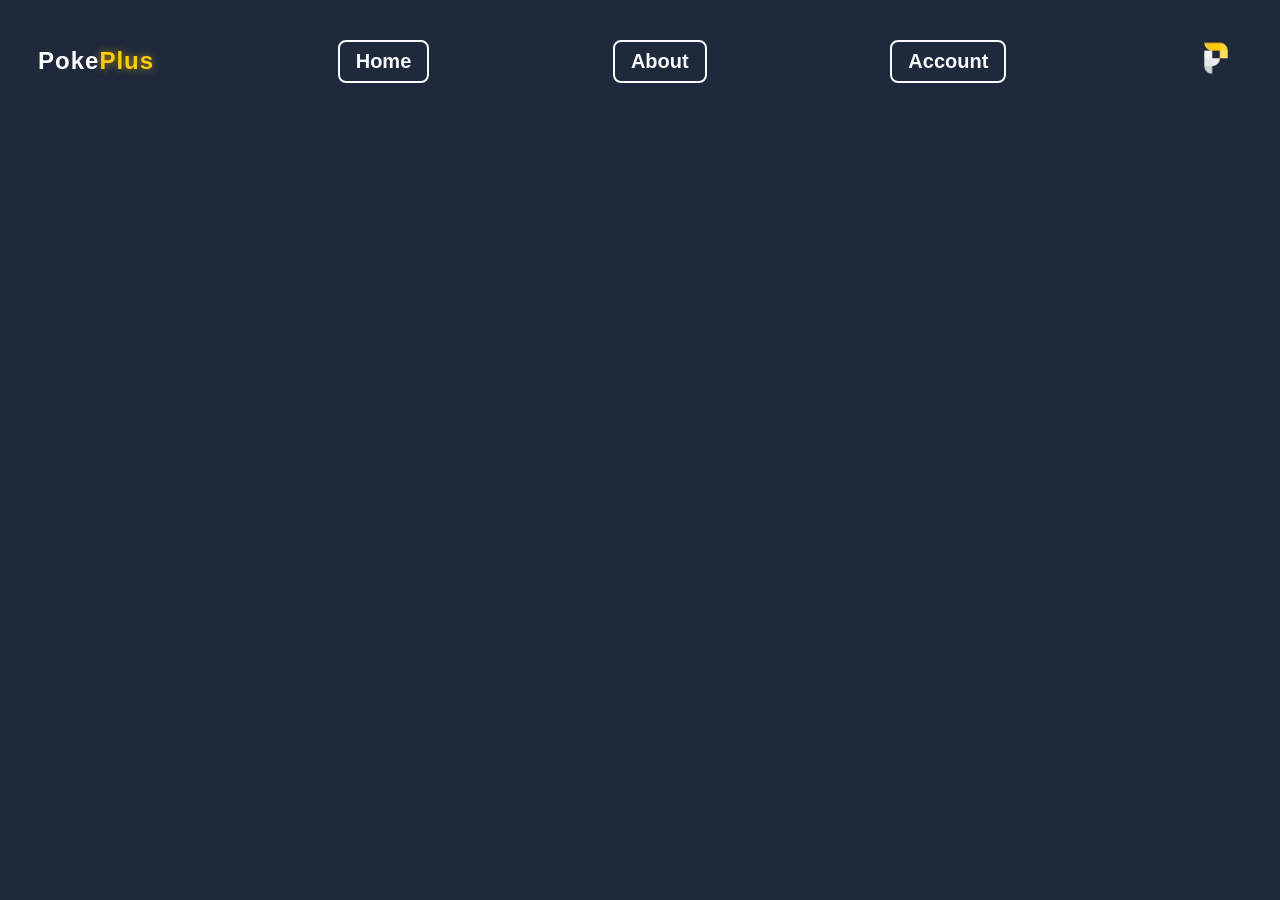
==== index.html @ 36ad3755 "main html structure" ====
<!DOCTYPE html>
<html lang="en">
<head>
    <meta charset="UTF-8">
    <meta name="viewport" content="width=device-width, initial-scale=1.0">
    <title>Document</title>
    <link rel="stylesheet" href="css/main.css">
    <script src="js/script.js"></script>
</head>
<body>
    <header>
    <nav class="navbar">        
        <div class="nav-title">Poke<span>Plus</span></div>
        <h1 class="nav-btn">Home</h1>
        <h1 class="nav-btn">About</h1>
        <h1 class="nav-btn">Account</h1>
            </div>
            <ul id="menu" class="nav-link">
                <li><a href="#">PokeDex</a></li>
                <li><a href="#">Team Builder</a></li>
                <li><a href="#">Account</a></li>
                <li><a href="#">About</a></li>
                <li class="credits"><a>Made By - Emi-Cello</a></li>
            </ul>
        <button id="nav-menu" onclick="toggleMenu()" aria-label="Toggle navigation">
            <img class="logo" src="Img/logo/PokePlus_Main.png">
        </button>
    </nav>
    </header>
</body>
</html>
---- css/main.css ----
:root {
    --bg: #1E293B;
    --bg50: #1e293b86;
    --main: #FFCB05;
    --main50: #FFCB0586;
    --secondary: #3B82F6;
    --secondary50: #3B82F686;
    --text: #F8FAFC;
    --text50: #F8FAFC86;
}

html,
body {
    background-color: var(--bg);
    scrollbar-width: thin;
    scrollbar-color: var(--main50) var(--bg);
    color: var(--text);
    font-family: "Inter", sans-serif;
    font-style: normal;
    font-weight: normal;
}

h1,
h2 {
  font-family: "Poppins", sans-serif;
  font-weight: 400;
  font-style: normal;
}

.logo {
    width: 40px;
    height: 40px;
    transition: transform 0.2s ease, filter 0.3s ease;
}

.logo:hover {
    transform: translateY(-2px) scale(1.08);
    filter: drop-shadow(0 0 10px var(--main50));
}

.logo:active {
    transform: translateY(0) scale(0.98);
}

.navbar {
    display: flex;
    justify-content: space-between;
    align-items: center;
    background-color: color-mix(in srgb, var(--) 20%, transparent);
    padding: 15px 30px;
    border-radius: 5px;
    border: 2px solid color-mix(in srgb, var(--) 40%, transparent);
    margin-bottom: 30px;
    position: relative;
    z-index: 10; 
}

.navbar li a {
    text-decoration: none;
    color:var(--text);
    display: block;
    text-align: center;
    transition: 0.3s ease-out;
}

.navbar li a:hover {
    color: var(--main);
}

.nav-link {
    border-radius: 5px;
    border-left:2px solid color-mix(in srgb, var(--main) 40%, transparent);
    background-color: color-mix(in srgb, var(--bg) 20%, transparent);
    position: fixed;
    top: 0;
    right: -400px;
    width: 300px;
    height: 100vh;
    margin: 0;
    padding: 100px 30px 30px 30px;
    display: flex;
    flex-direction: column;
    gap: 20px;
    list-style: none;
    transition: right 0.4s ease-out;
    backdrop-filter: blur(4px);
}

#nav-menu {
    margin-left: auto;
    display: block;
    background: none;
    border: none;
    font-size: 35px;
    cursor: pointer;
    transition: transform 0.4s ease-out;
    z-index: 100; 
    color: var(--text);
}

.nav-link.active {
    right:0;
}

.nav-title {
    text-align: left;
    font-size: 24px;
    font-weight: 800;
    letter-spacing: 1px;
    color: white;
    margin: 0;

    transition: 0.3s ease;
}

.nav-title span {
    color: var(--main);
    text-shadow: 0 0 8px color-mix(in srgb, var(--main) 60%, transparent);
}

.nav-title:hover {
    transform: translateX(3px);
}

.nav-btn {
    margin-left: auto;
    font-size: 20px;
    font-weight: 600;
    border: 2px solid var(--text);
    border-radius: 8px;
    padding: 8px 16px;
    cursor: pointer;

    transition:
        background-color 0.25s ease,
        color 0.25s ease,
        transform 0.2s ease,
        box-shadow 0.25s ease;
}

.nav-btn:hover {
    background: transparent;
    color: var(--main);
    box-shadow: 0 0 15px color-mix(in srgb, var(--main) 50%, transparent);
    transform: translateY(-2px);
    border: 2px solid var(--main);
}

.nav-btn:active {
    transform: translateY(0);
}

.nav-btn:focus-visible {
    outline: 2px solid var(--main);
    outline-offset: 3px;
}
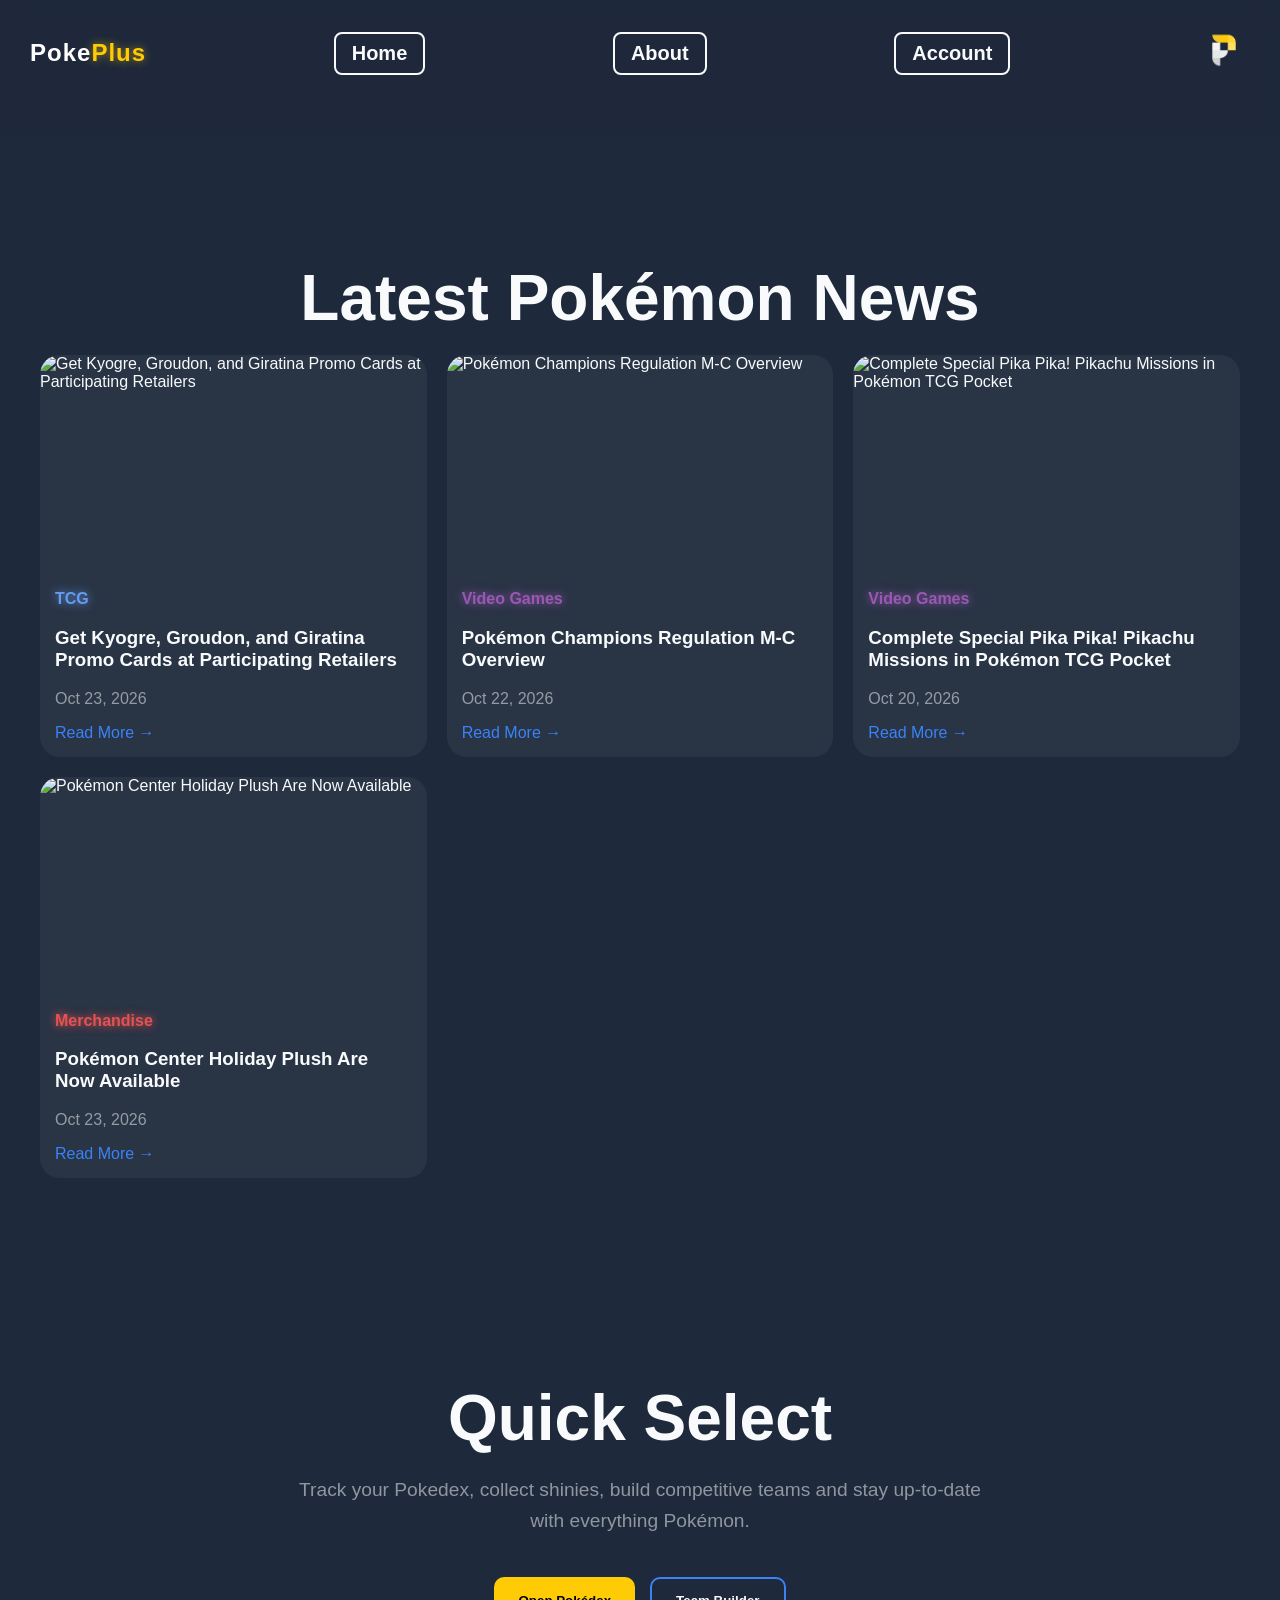
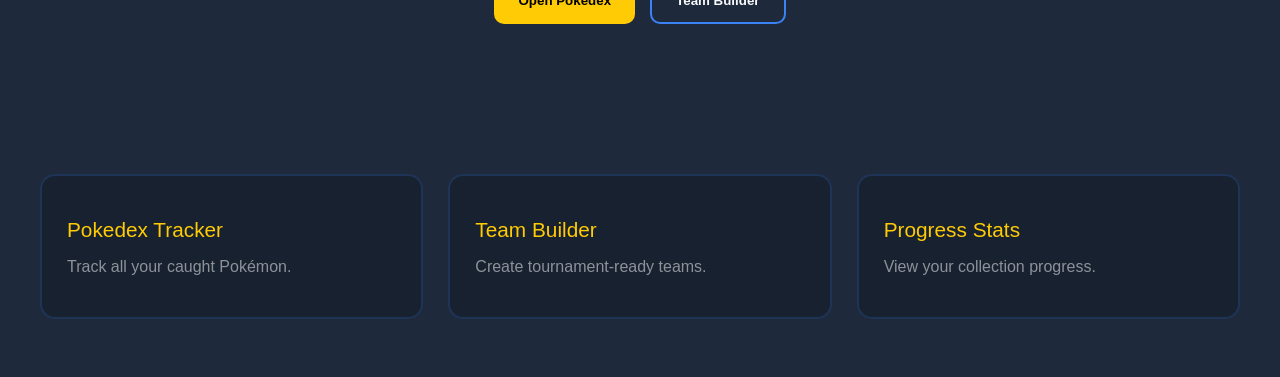
==== commit ccc660b4: "initial prototype" ====
--- a/index.html
+++ b/index.html
@@ -27,5 +27,42 @@
         </button>
     </nav>
     </header>
+<section class="news-section">
+    <h2 class="LPN">Latest Pokémon News</h2>
+
+    <div id="news-container"></div>
+</section>
+    <section class="hero">
+    <h1>Quick Select</h1>
+    <p>
+        Track your Pokedex, collect shinies, build competitive teams
+        and stay up-to-date with everything Pokémon.
+    </p>
+
+    <div class="hero-buttons">
+        <button>Open Pokédex</button>
+        <button>Team Builder</button>
+    </div>
+    </section>
+
+    <section class="features">
+
+    <div class="feature-card">
+        <h2>Pokedex Tracker</h2>
+        <p>Track all your caught Pokémon.</p>
+    </div>
+
+    <div class="feature-card">
+        <h2>Team Builder</h2>
+        <p>Create tournament-ready teams.</p>
+    </div>
+
+    <div class="feature-card">
+        <h2>Progress Stats</h2>
+        <p>View your collection progress.</p>
+    </div>
+
+    </section>
+
 </body>
 </html>
--- a/css/main.css
+++ b/css/main.css
@@ -18,6 +18,9 @@
     font-family: "Inter", sans-serif;
     font-style: normal;
     font-weight: normal;
+    overflow-x: hidden;
+    scroll-behavior: smooth;
+    padding-top: 100px;
 }
 
 h1,
@@ -70,10 +73,12 @@
 .nav-link {
     border-radius: 5px;
     border-left:2px solid color-mix(in srgb, var(--main) 40%, transparent);
-    background-color: color-mix(in srgb, var(--bg) 20%, transparent);
+    background-color: color-mix(in srgb, var(--bg) 90%, transparent);
     position: fixed;
     top: 0;
-    right: -400px;
+    right: 0;
+    transform: translateX(100%);
+    transition: 0.4s ease-out;
     width: 300px;
     height: 100vh;
     margin: 0;
@@ -82,10 +87,12 @@
     flex-direction: column;
     gap: 20px;
     list-style: none;
-    transition: right 0.4s ease-out;
     backdrop-filter: blur(4px);
 }
 
+.nav-link.active {
+    transform: translateX(0);
+}
 #nav-menu {
     margin-left: auto;
     display: block;
@@ -98,10 +105,6 @@
     color: var(--text);
 }
 
-.nav-link.active {
-    right:0;
-}
-
 .nav-title {
     text-align: left;
     font-size: 24px;
@@ -153,4 +156,182 @@
 .nav-btn:focus-visible {
     outline: 2px solid var(--main);
     outline-offset: 3px;
+}
+
+.hero {
+    text-align: center;
+    padding: 100px 20px;
+    max-width: 1000px;
+    margin: auto;
+}
+
+.hero h1 {
+    font-size: clamp(2.5rem, 5vw, 4rem);
+    font-weight: 700;
+    color: var(--text);
+    margin-bottom: 20px;
+}
+
+.hero p {
+    color: var(--text50);
+    font-size: 1.2rem;
+    max-width: 700px;
+    margin: 0 auto 40px auto;
+    line-height: 1.6;
+}
+
+.hero-buttons {
+    display: flex;
+    justify-content: center;
+    gap: 15px;
+    flex-wrap: wrap;
+}
+
+.hero-buttons button {
+    background: var(--main);
+    color: black;
+    border: none;
+    padding: 14px 24px;
+    border-radius: 10px;
+    font-weight: 600;
+    cursor: pointer;
+    transition: 0.3s ease;
+}
+
+.hero-buttons button:hover {
+    transform: translateY(-3px);
+    box-shadow: 0 0 20px var(--main50);
+}
+
+.hero-buttons button:nth-child(2) {
+    background: transparent;
+    color: var(--text);
+    border: 2px solid var(--secondary);
+}
+
+.features {
+    max-width: 1200px;
+    margin: 50px auto;
+    display: grid;
+    grid-template-columns: repeat(auto-fit, minmax(250px, 1fr));
+    gap: 25px;
+    padding: 0 20px;
+}
+
+.feature-card {
+    background: color-mix(in srgb, var(--bg) 80%, black);
+    border: 2px solid color-mix(in srgb, var(--secondary) 20%, transparent);
+    border-radius: 15px;
+    padding: 25px;
+    transition: 0.3s ease;
+}
+
+.feature-card:hover {
+    transform: translateY(-5px);
+    border-color: var(--main);
+    box-shadow: 0 0 20px var(--main50);
+}
+
+.feature-card h2 {
+    color: var(--main);
+    font-size: 1.3rem;
+    margin-bottom: 10px;
+}
+
+.feature-card p {
+    color: var(--text50);
+}
+
+.news-section {
+    max-width: 1200px;
+    margin: 50px auto;
+    padding: 0 20px;
+}
+
+#news-container {
+    display: grid;
+    grid-template-columns: repeat(auto-fit, minmax(350px, 1fr));
+    gap: 20px;
+}
+
+.news-card {
+    display: flex;
+    flex-direction: column;
+
+    background: rgba(255,255,255,0.05);
+    border-radius: 20px;
+    overflow: hidden;
+    transition: 0.3s ease-out;
+}
+
+.news-card:hover {
+    transform: translateY(-3px);
+}
+
+.news-image {
+    width: 100%;
+    height: 220px;
+    object-fit: cover;
+    display: block;
+}
+
+.news-content {
+    padding: 15px;
+    flex: 1;
+}
+
+.news-category {
+    color: var(--main);
+    font-weight: bold;
+    margin-bottom: 10px;
+}
+
+.news-content p {
+    color: var(--text50);
+}
+
+.news-content a {
+    color: var(--secondary);
+    text-decoration: none;
+}
+
+.tcg {
+    color:#669bef;
+    text-shadow: 0 0 10px #669bef;
+}
+
+.video.games {
+    color: #9959b2;
+    text-shadow: 0 0 10px #9959b2;
+}
+
+.merchandise {
+    color: #e45252;
+    text-shadow: 0 0 10px #e45252;
+}
+
+.LPN {
+    font-size: clamp(2.5rem, 5vw, 4rem);
+    font-weight: 700;
+    color: var(--text);
+    margin-bottom: 20px;
+    text-align: center;
+}
+
+header {
+    position: fixed;
+    top: 0;
+    left: 0;
+
+    width: 100%;
+
+    z-index: 9999;
+
+    backdrop-filter: blur(12px);
+
+    background-color: color-mix(
+        in srgb,
+        var(--bg) 90%,
+        transparent
+    );
 }
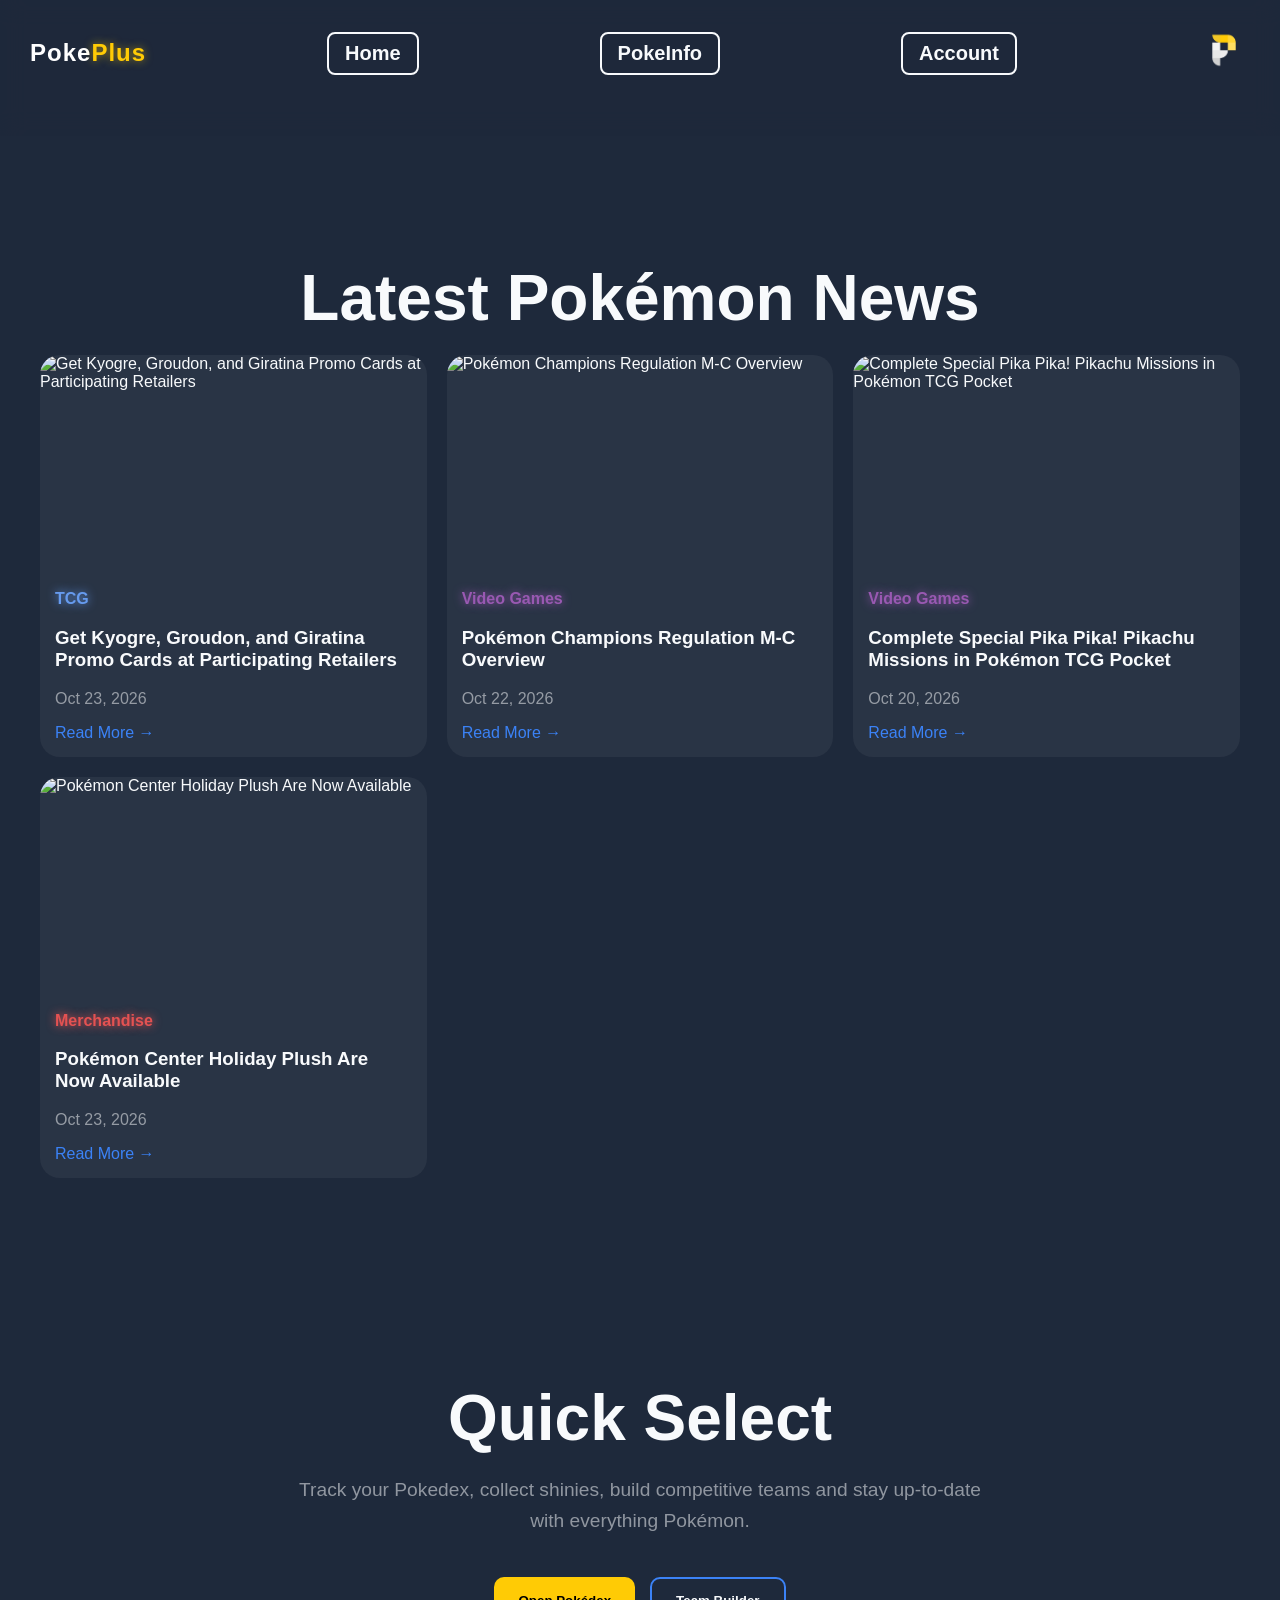
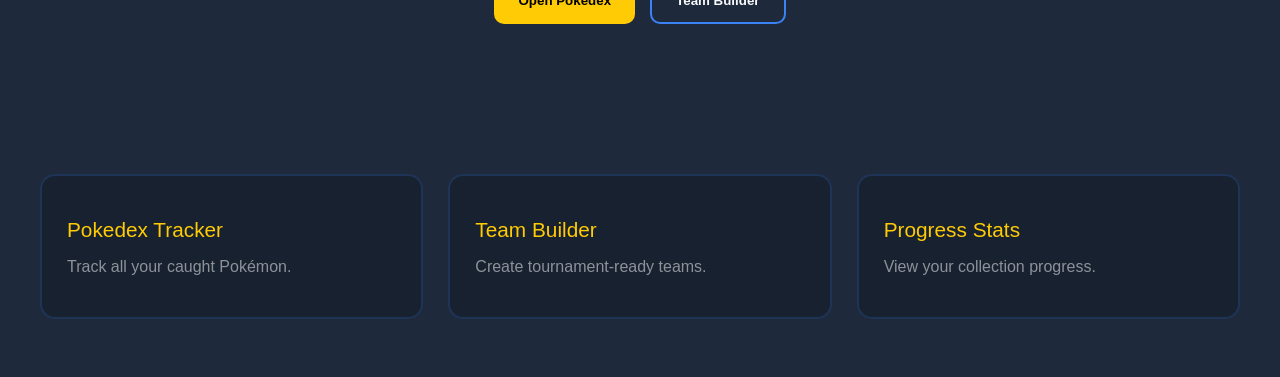
==== commit 0c15e963: "Update navigation links and title in index.html" ====
--- a/index.html
+++ b/index.html
@@ -3,7 +3,7 @@
 <head>
     <meta charset="UTF-8">
     <meta name="viewport" content="width=device-width, initial-scale=1.0">
-    <title>Document</title>
+    <title>Home</title>
     <link rel="stylesheet" href="css/main.css">
     <script src="js/script.js"></script>
 </head>
@@ -11,15 +11,15 @@
     <header>
     <nav class="navbar">        
         <div class="nav-title">Poke<span>Plus</span></div>
-        <h1 class="nav-btn">Home</h1>
-        <h1 class="nav-btn">About</h1>
+        <h1 href="https://emi-cello.github.io/PokePlus/" class="nav-btn">Home</h1>
+        <h1 href="https://emi-cello.github.io/PokePlus/info" class="nav-btn">PokeInfo</h1>
         <h1 class="nav-btn">Account</h1>
             </div>
             <ul id="menu" class="nav-link">
-                <li><a href="#">PokeDex</a></li>
-                <li><a href="#">Team Builder</a></li>
+                <li><a href="https://emi-cello.github.io/PokePlus/dex">PokeDex</a></li>
+                <li><a href="https://emi-cello.github.io/PokePlus/builder">Team Builder</a></li>
                 <li><a href="#">Account</a></li>
-                <li><a href="#">About</a></li>
+                <li><a href="https://emi-cello.github.io/PokePlus/info">PokeInfo</a></li>
                 <li class="credits"><a>Made By - Emi-Cello</a></li>
             </ul>
         <button id="nav-menu" onclick="toggleMenu()" aria-label="Toggle navigation">
@@ -65,4 +65,4 @@
     </section>
 
 </body>
-</html>+</html>
